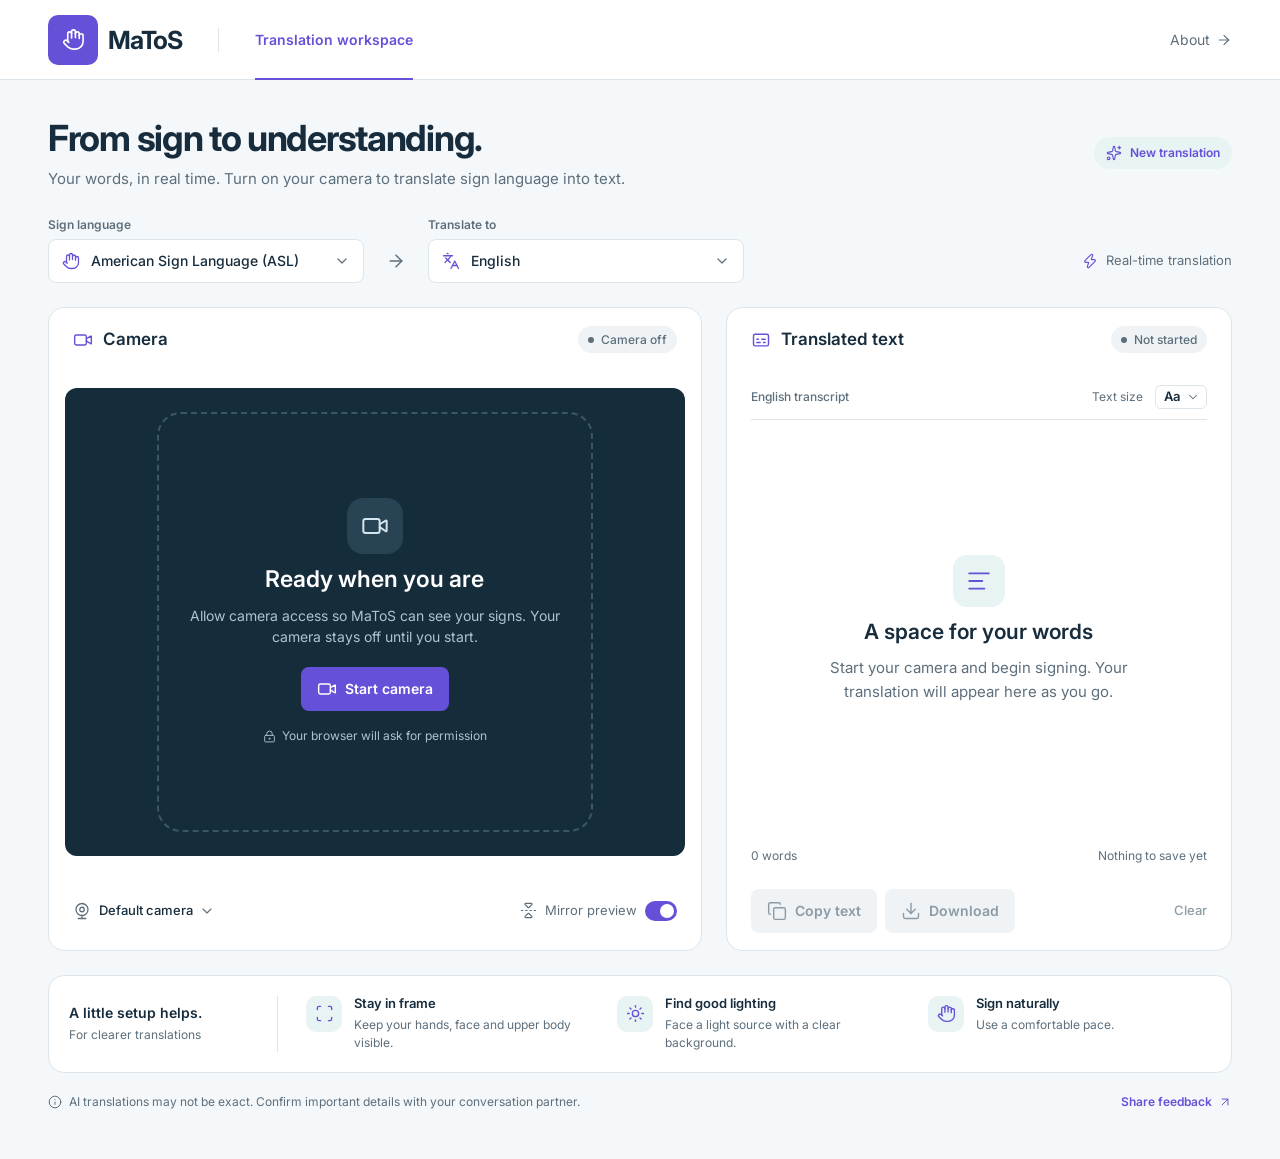
==== server/frontend/app.html @ 3150deb6 "Pushing frontend for the website" ====
<!DOCTYPE html>
<html lang="en">
<head>
  <meta charset="utf-8">
  <meta name="viewport" content="width=device-width, initial-scale=1">
  <title>Translation workspace — MaToS</title>
  <meta name="description" content="Turn on your camera and translate sign language into text in real time.">
  <meta name="theme-color" content="#6550d8">
  <link rel="icon" type="image/svg+xml" href="image/logo.svg">

  <link rel="preconnect" href="https://fonts.googleapis.com">
  <link rel="preconnect" href="https://fonts.gstatic.com" crossorigin>
  <link href="https://fonts.googleapis.com/css2?family=Inter:wght@400;500;600;700&display=swap" rel="stylesheet">

  <link rel="stylesheet" href="css/base.css">
  <link rel="stylesheet" href="css/app.css">
</head>
<body class="app">

  <header class="app-nav">
    <div class="app-nav__left">
      <a class="brand" href="index.html" aria-label="MaToS home">
        <span class="brand__mark"><i data-icon="hand"></i></span>
        <span class="brand__name">MaToS</span>
      </a>
      <span class="app-nav__divider" aria-hidden="true"></span>
      <span class="app-nav__current" aria-current="page">Translation workspace</span>
    </div>
    <a class="app-nav__about" href="index.html">About <i data-icon="arrow-right"></i></a>
  </header>

  <main class="workspace">

    <!-- Setup -->
    <section class="workspace__setup" aria-labelledby="ws-title">
      <div class="workspace__intro">
        <div>
          <h1 class="workspace__title" id="ws-title">From sign to understanding.</h1>
          <p class="workspace__desc">Your words, in real time. Turn on your camera to translate sign language into text.</p>
        </div>
        <span class="pill"><i data-icon="sparkles"></i>New translation</span>
      </div>

      <div class="prefs">
        <label class="field">
          <span class="field__label">Sign language</span>
          <span class="select">
            <i class="select__icon" data-icon="hand"></i>
            <select id="sign-language">
              <option value="asl" selected>American Sign Language (ASL)</option>
              <option value="bsl">British Sign Language (BSL)</option>
              <option value="bisindo">Bahasa Isyarat Indonesia (BISINDO)</option>
            </select>
            <i class="select__chevron" data-icon="chevron-down"></i>
          </span>
        </label>

        <span class="prefs__arrow" aria-hidden="true"><i data-icon="arrow-right"></i></span>

        <label class="field">
          <span class="field__label">Translate to</span>
          <span class="select">
            <i class="select__icon" data-icon="languages"></i>
            <select id="target-language">
              <option value="English" selected>English</option>
              <option value="Bahasa Indonesia">Bahasa Indonesia</option>
            </select>
            <i class="select__chevron" data-icon="chevron-down"></i>
          </span>
        </label>

        <p class="prefs__mode"><i data-icon="zap"></i>Real-time translation</p>
      </div>
    </section>

    <!-- Camera + transcript -->
    <section class="panels" aria-label="Translation">
      <article class="panel camera">
        <div class="panel__head">
          <h2 class="panel__title"><i data-icon="video"></i>Camera</h2>
          <span class="status" id="camera-status"><span class="status__dot"></span><span id="camera-status-label">Camera off</span></span>
        </div>

        <div class="camera__inset">
          <div class="camera__stage" id="camera-stage">
            <video class="camera__video is-mirrored" id="camera-video" autoplay playsinline muted></video>
            <canvas class="camera__landmarks" id="camera-landmarks" aria-hidden="true"></canvas>
            <span class="camera__tracking" id="camera-tracking" aria-live="polite">Show your hands</span>
            <button class="camera__stop" id="camera-stop" type="button"><i data-icon="video"></i>Stop camera</button>

            <div class="camera__idle">
              <span class="camera__guide" aria-hidden="true"></span>
              <span class="camera__symbol"><i data-icon="video"></i></span>
              <h3 class="camera__heading">Ready when you are</h3>
              <p class="camera__explain">Allow camera access so MaToS can see your signs. Your camera stays off until you start.</p>
              <button class="camera__start" id="camera-start" type="button"><i data-icon="video"></i>Start camera</button>
              <p class="camera__note" id="camera-note"><i data-icon="lock-keyhole"></i><span>Your browser will ask for permission</span></p>
            </div>
          </div>
        </div>

        <div class="panel__foot camera__controls">
          <label class="device">
            <i data-icon="webcam"></i>
            <select id="camera-device" aria-label="Camera device">
              <option value="">Default camera</option>
            </select>
            <i class="device__chevron" data-icon="chevron-down"></i>
          </label>

          <label class="switch-row">
            <i data-icon="flip-horizontal-2"></i>
            <span>Mirror preview</span>
            <span class="switch">
              <input type="checkbox" id="mirror-toggle" role="switch" checked>
              <span class="switch__track"></span><span class="switch__thumb"></span>
            </span>
          </label>

        </div>
      </article>

      <article class="panel transcript-panel" id="transcript" data-size="md">
        <div class="panel__head">
          <h2 class="panel__title"><i data-icon="captions"></i>Translated text</h2>
          <span class="status" id="text-status"><span class="status__dot"></span><span id="text-status-label">Not started</span></span>
        </div>

        <div class="transcript">
          <div class="transcript__prefs">
            <span class="transcript__lang" id="transcript-lang">English transcript</span>
            <label class="size">
              <span>Text size</span>
              <span class="size__select">
                <select id="text-size" aria-label="Text size">
                  <option value="sm">A</option>
                  <option value="md" selected>Aa</option>
                  <option value="lg">AA</option>
                </select>
                <i data-icon="chevron-down"></i>
              </span>
            </label>
          </div>

          <div class="transcript__body" aria-live="polite">
            <div class="empty" id="empty-state">
              <span class="empty__symbol"><i data-icon="text"></i></span>
              <h3 class="empty__title">A space for your words</h3>
              <p class="empty__text">Start your camera and begin signing. Your translation will appear here as you go.</p>
            </div>
            <p class="transcript__text" id="transcript-text"></p>
          </div>

          <div class="transcript__meta">
            <span id="word-count">0 words</span>
            <span id="save-state">Nothing to save yet</span>
          </div>
        </div>

        <div class="panel__foot">
          <div class="actions">
            <button class="action" id="copy-btn" type="button" disabled><i data-icon="copy"></i><span>Copy text</span></button>
            <button class="action" id="download-btn" type="button" disabled><i data-icon="download"></i><span>Download</span></button>
          </div>
          <button class="action action--link" id="clear-btn" type="button" disabled>Clear</button>
        </div>
      </article>
    </section>

    <!-- Guidance -->
    <section class="workspace__guidance" aria-label="Tips">
      <div class="guidance">
        <div class="guidance__intro">
          <h2 class="guidance__heading">A little setup helps.</h2>
          <p class="guidance__sub">For clearer translations</p>
        </div>
        <span class="guidance__divider" aria-hidden="true"></span>
        <div class="tips">
          <div class="tip">
            <span class="tip__symbol"><i data-icon="scan"></i></span>
            <div><h3 class="tip__title">Stay in frame</h3><p class="tip__text">Keep your hands, face and upper body visible.</p></div>
          </div>
          <div class="tip">
            <span class="tip__symbol"><i data-icon="sun"></i></span>
            <div><h3 class="tip__title">Find good lighting</h3><p class="tip__text">Face a light source with a clear background.</p></div>
          </div>
          <div class="tip">
            <span class="tip__symbol"><i data-icon="hand"></i></span>
            <div><h3 class="tip__title">Sign naturally</h3><p class="tip__text">Use a comfortable pace.</p></div>
          </div>
        </div>
      </div>

      <div class="workspace__foot">
        <p class="note"><i data-icon="info"></i>AI translations may not be exact. Confirm important details with your conversation partner.</p>
        <a class="feedback" href="#">Share feedback <i data-icon="arrow-up-right"></i></a>
      </div>
    </section>
  </main>

  <script src="js/icons.js"></script>
  <script type="module" src="js/app.js"></script>
</body>
</html>
---- server/frontend/css/base.css ----
/* ==========================================================================
   MaToS — base styles: tokens, reset, shared components
   ========================================================================== */

:root {
  /* Brand */
  --purple: #6550d8;
  --purple-600: #5640c8;
  --purple-100: #eeeafa;
  --purple-50: #f9f6ff;
  --purple-200: #f2ebff;
  --purple-300: #ddd5f5;

  /* Landing neutrals */
  --ink: #252239;
  --muted: #696578;
  --line: #e4e0eb;
  --cream: #fcfbf8;
  --peach: #fceae0;
  --peach-50: #fef6f2;
  --mint: #e7f3eb;
  --footer: #29243d;
  --footer-text: #c4bed6;
  --footer-line: #4a435d;

  /* Workspace neutrals */
  --app-bg: #f5f8fa;
  --app-ink: #172c3c;
  --app-muted: #5d6f7c;
  --app-line: #dce5ea;
  --app-chip: #eff3f5;
  --app-disabled: #8c9ba5;
  --app-teal-50: #e8f3f3;
  --app-dark: #152c3b;

  --font: "Inter", system-ui, -apple-system, "Segoe UI", Roboto, "Helvetica Neue", Arial, sans-serif;

  --container: 1240px;
  --gutter: clamp(20px, 6.95vw, 100px);
}

*,
*::before,
*::after { box-sizing: border-box; }

html { scroll-behavior: smooth; -webkit-text-size-adjust: 100%; }

body {
  margin: 0;
  font-family: var(--font);
  font-size: 16px;
  line-height: 1.5;
  color: var(--ink);
  background: var(--cream);
  -webkit-font-smoothing: antialiased;
  text-rendering: optimizeLegibility;
}

h1, h2, h3, h4, p, ul, ol, figure { margin: 0; padding: 0; }
ul, ol { list-style: none; }
img { display: block; max-width: 100%; }
a { color: inherit; text-decoration: none; }
button { font: inherit; color: inherit; cursor: pointer; border: 0; background: none; padding: 0; }
select { font: inherit; }

:focus-visible { outline: 2px solid var(--purple); outline-offset: 3px; border-radius: 4px; }

.sr-only {
  position: absolute; width: 1px; height: 1px; margin: -1px; padding: 0;
  overflow: hidden; clip: rect(0 0 0 0); white-space: nowrap; border: 0;
}

.icon { display: inline-block; flex: none; vertical-align: middle; width: 1em; height: 1em; }

.container { width: 100%; max-width: calc(var(--container) + var(--gutter) * 2); margin-inline: auto; padding-inline: var(--gutter); }

/* ---- Brand lockup ---- */
.brand { display: inline-flex; align-items: center; gap: 10px; }
.brand__mark {
  display: grid; place-items: center; width: 50px; height: 50px; flex: none;
  border-radius: 10px; background: var(--purple); color: #fff; font-size: 23px;
}
.brand__mark .icon { stroke-width: 1.7; }
.brand__text { display: flex; flex-direction: column; gap: 2px; }
.brand__name { font-size: 27px; line-height: 1.2; letter-spacing: -1px; color: var(--ink); }
.brand__tag { font-size: 12px; font-weight: 500; line-height: 1; letter-spacing: .4px; color: var(--purple); }

/* ---- Buttons ---- */
.btn {
  display: inline-flex; align-items: center; justify-content: center; gap: 12px;
  height: 52px; padding: 0 24px; border-radius: 8px;
  font-size: 15px; font-weight: 600; line-height: 1;
  transition: background-color .2s, transform .2s, box-shadow .2s;
}
.btn--primary { background: var(--purple); color: #fff; }
.btn--primary:hover { background: var(--purple-600); box-shadow: 0 8px 20px rgba(101, 80, 216, .28); transform: translateY(-1px); }
.btn .icon { font-size: 18px; stroke-width: 1.8; transition: transform .2s; }
.btn:hover .icon { transform: translateX(3px); }

@media (prefers-reduced-motion: reduce) {
  html { scroll-behavior: auto; }
  *, *::before, *::after { transition-duration: .01ms !important; animation-duration: .01ms !important; }
}
---- server/frontend/css/app.css ----
/* ==========================================================================
   MaToS — translation workspace (app.html)
   Built from the 1440 × 1024 "Main app" frame.
   ========================================================================== */

body.app { background: var(--app-bg); color: var(--app-ink); min-height: 100vh; }

/* ---- Top bar ---- */
.app-nav {
  display: flex; align-items: center; justify-content: space-between;
  height: 80px; padding: 0 48px; background: #fff; border-bottom: 1px solid var(--app-line);
}
.app-nav__left { display: flex; align-items: center; gap: 36px; height: 100%; }
.app-nav .brand__name { font-size: 25px; font-weight: 700; line-height: 1.2; color: var(--app-ink); }
.app-nav__divider { width: 1px; height: 24px; background: var(--app-line); }
.app-nav__current {
  display: flex; align-items: center; height: 100%; font-size: 14px; font-weight: 600; color: var(--purple);
  border-bottom: 2px solid var(--purple); margin-bottom: -1px;
}
.app-nav__about { display: inline-flex; align-items: center; gap: 6px; font-size: 14px; color: var(--app-muted); transition: color .2s; }
.app-nav__about:hover { color: var(--purple); }
.app-nav__about .icon { font-size: 16px; }

/* ---- Workspace shell ---- */
.workspace { max-width: 1440px; margin-inline: auto; padding: 36px 48px 48px; display: flex; flex-direction: column; gap: 24px; }
.workspace__setup { display: flex; flex-direction: column; gap: 28px; }

.workspace__intro { display: flex; align-items: center; justify-content: space-between; gap: 24px; }
.workspace__title { font-size: 36px; font-weight: 700; line-height: 44px; letter-spacing: -1.3px; color: var(--app-ink); margin-bottom: 8px; }
.workspace__desc { font-size: 15px; line-height: 1.5; color: var(--app-muted); }
.pill {
  display: inline-flex; align-items: center; gap: 8px; height: 32px; padding: 0 12px; flex: none;
  border-radius: 999px; background: var(--app-teal-50); color: var(--purple); font-size: 12px; font-weight: 600; line-height: 1;
}
.pill .icon { font-size: 16px; stroke-width: 1.7; }

/* ---- Preferences row ---- */
.prefs { display: flex; align-items: flex-end; gap: 16px; }
.field { display: flex; flex-direction: column; gap: 8px; width: 316px; flex: none; }
.field__label { font-size: 12px; font-weight: 600; line-height: 1; color: var(--app-muted); }
.select { position: relative; display: block; }
.select > select {
  appearance: none; -webkit-appearance: none; width: 100%; height: 44px; padding: 0 40px 0 42px;
  border: 1px solid var(--app-line); border-radius: 8px; background: #fff; color: var(--app-ink);
  font-size: 14px; font-weight: 500; cursor: pointer; transition: border-color .2s, box-shadow .2s;
}
.select > select:hover { border-color: #c4d2da; }
.select > select:focus-visible { outline: none; border-color: var(--purple); box-shadow: 0 0 0 3px rgba(101, 80, 216, .18); }
.select__icon, .select__chevron { position: absolute; top: 50%; transform: translateY(-50%); pointer-events: none; }
.select__icon { left: 14px; font-size: 18px; color: var(--purple); stroke-width: 1.7; }
.select__chevron { right: 14px; font-size: 16px; color: var(--app-muted); }
.prefs__arrow { display: grid; place-items: center; width: 32px; height: 44px; flex: none; font-size: 20px; color: var(--app-muted); }
.prefs__mode { margin-left: auto; display: inline-flex; align-items: center; gap: 8px; height: 44px; font-size: 13px; color: var(--app-muted); }
.prefs__mode .icon { font-size: 16px; color: var(--purple); stroke-width: 1.7; }

/* ---- Panels ---- */
.panels { display: grid; grid-template-columns: 744fr 576fr; gap: 24px; }
.panel { display: flex; flex-direction: column; min-height: 492px; background: #fff; border: 1px solid var(--app-line); border-radius: 16px; overflow: hidden; }
.panel__head { display: flex; align-items: center; justify-content: space-between; height: 64px; padding: 0 24px; flex: none; }
.panel__title { display: inline-flex; align-items: center; gap: 10px; font-size: 17px; font-weight: 600; line-height: 1.25; }
.panel__title .icon { font-size: 20px; color: var(--purple); stroke-width: 1.7; }
.panel__foot { display: flex; align-items: center; justify-content: space-between; height: 78px; padding: 0 24px; flex: none; }

.status { display: inline-flex; align-items: center; gap: 7px; height: 27px; padding: 0 10px; border-radius: 999px; background: var(--app-chip); color: var(--app-muted); font-size: 12px; font-weight: 500; line-height: 1; white-space: nowrap; }
.status__dot { width: 6px; height: 6px; border-radius: 50%; background: currentColor; }
.status.is-live { background: #e6f5ec; color: #1f7a45; }
.status.is-live .status__dot { animation: pulse 1.6s ease-in-out infinite; }
.status.is-error { background: #fdecec; color: #b3261e; }
@keyframes pulse { 50% { opacity: .35; } }

/* ---- Camera ---- */
.camera__inset { padding: 16px; flex: 1; min-height: 500px; display: flex; }
.camera__stage {
  position: relative; flex: 1; display: flex; flex-direction: column; align-items: center; justify-content: center; gap: 12px;
  border-radius: 12px; background: var(--app-dark); color: #fff; overflow: hidden; text-align: center; padding: 24px;
}
.camera__guide { position: absolute; inset: 24px 92px; border: 2px dashed #3d5666; border-radius: 24px; pointer-events: none; }
.camera__symbol { position: relative; display: grid; place-items: center; width: 56px; height: 56px; border-radius: 16px; background: #284353; color: #d5e6ee; font-size: 28px; }
.camera__symbol .icon { stroke-width: 1.7; }
.camera__heading { position: relative; font-size: 23px; font-weight: 600; line-height: 1.2; }
.camera__explain { position: relative; max-width: 392px; font-size: 14px; line-height: 1.5; color: #afc3ce; }
.camera__start {
  position: relative; display: inline-flex; align-items: center; gap: 8px; height: 44px; padding: 0 16px; margin-top: 8px;
  border-radius: 8px; background: var(--purple); color: #fff; font-size: 14px; font-weight: 600; line-height: 1;
  transition: background-color .2s, box-shadow .2s;
}
.camera__start:hover { background: var(--purple-600); box-shadow: 0 8px 20px rgba(101, 80, 216, .35); }
.camera__start:disabled { opacity: .7; cursor: wait; }
.camera__start .icon { font-size: 20px; stroke-width: 1.7; }
.camera__note { position: relative; display: inline-flex; align-items: center; gap: 6px; margin-top: 4px; font-size: 12px; color: #afc3ce; }
.camera__note .icon { font-size: 13px; stroke-width: 1.7; }
.camera__note.is-error { color: #ffb4ab; }

/* Keep camera frames and landmarks composited together to prevent overlay ghosting. */
.camera__video { position: fixed; left: -9999px; top: 0; width: 2px; height: 2px; pointer-events: none; }
.camera__landmarks {
  position: absolute; inset: 0; width: 100%; height: 100%;
  object-fit: cover; pointer-events: none; z-index: 1;
}
.camera__tracking {
  position: absolute; top: 16px; right: 16px; z-index: 2; display: none; padding: 7px 11px;
  border: 1px solid rgba(255, 255, 255, .2); border-radius: 999px; background: rgba(21, 44, 59, .9);
  color: #fff; font-size: 12px; font-weight: 600; line-height: 1;
}
.camera__stage.is-live .camera__tracking { display: inline-flex; }
.camera__stage.is-live .camera__idle { display: none; }
.camera__idle { display: contents; }
.camera__stop {
  position: absolute; left: 50%; bottom: 16px; transform: translateX(-50%); z-index: 2; display: none; align-items: center; gap: 8px;
  height: 40px; padding: 0 16px; border-radius: 8px; background: rgba(21, 44, 59, .9);
  color: #fff; font-size: 13px; font-weight: 600; transition: background-color .2s;
}
.camera__stop:hover { background: rgba(21, 44, 59, .96); }
.camera__stage.is-live .camera__stop { display: inline-flex; }

.camera__controls { border-top: 0; }
.device { position: relative; display: inline-flex; align-items: center; gap: 8px; color: var(--app-muted); }
.device > .icon { font-size: 18px; stroke-width: 1.7; }
.device select {
  appearance: none; -webkit-appearance: none; border: 0; background: transparent; cursor: pointer; max-width: 220px;
  padding: 0 22px 0 0; font-size: 13px; font-weight: 500; color: var(--app-ink); text-overflow: ellipsis;
}
.device select:focus-visible { outline: 2px solid var(--purple); outline-offset: 4px; border-radius: 4px; }
.device .device__chevron { position: absolute; right: 0; font-size: 16px; pointer-events: none; }

.switch-row { display: inline-flex; align-items: center; gap: 8px; font-size: 13px; color: var(--app-muted); cursor: pointer; user-select: none; }
.switch-row > .icon { font-size: 17px; stroke-width: 1.7; }
.switch { position: relative; width: 32px; height: 20px; flex: none; }
.switch input { position: absolute; inset: 0; opacity: 0; margin: 0; cursor: pointer; }
.switch__track { position: absolute; inset: 0; border-radius: 999px; background: #c5d1d8; transition: background-color .2s; }
.switch__thumb { position: absolute; top: 3px; left: 3px; width: 14px; height: 14px; border-radius: 50%; background: #fff; transition: transform .2s; }
.switch input:checked ~ .switch__track { background: var(--purple); }
.switch input:checked ~ .switch__thumb { transform: translateX(12px); }
.switch input:focus-visible ~ .switch__track { outline: 2px solid var(--purple); outline-offset: 2px; }

/* ---- Transcript ---- */
.transcript { display: flex; flex-direction: column; flex: 1; min-height: 350px; padding: 4px 24px 0; }
.transcript__prefs { display: flex; align-items: center; justify-content: space-between; height: 44px; flex: none; border-bottom: 1px solid var(--app-line); font-size: 12px; color: var(--app-muted); }
.transcript__lang { font-weight: 500; }
.size { display: inline-flex; align-items: center; gap: 12px; }
.size__select { position: relative; display: inline-flex; align-items: center; height: 24px; border: 1px solid var(--app-line); border-radius: 6px; }
.size__select select {
  appearance: none; -webkit-appearance: none; height: 100%; padding: 0 24px 0 8px; border: 0; background: transparent;
  font-size: 13px; font-weight: 600; color: var(--app-ink); cursor: pointer;
}
.size__select .icon { position: absolute; right: 6px; font-size: 14px; pointer-events: none; }

.transcript__body { flex: 1; display: flex; flex-direction: column; align-items: center; justify-content: center; gap: 12px; text-align: center; overflow-y: auto; padding: 16px 0; }
.empty__symbol { display: grid; place-items: center; width: 52px; height: 52px; border-radius: 14px; background: var(--app-teal-50); color: var(--purple); font-size: 26px; }
.empty__symbol .icon { stroke-width: 1.7; }
.empty__title { font-size: 21px; font-weight: 600; line-height: 1.2; }
.empty__text { max-width: 350px; font-size: 15px; line-height: 1.6; color: var(--app-muted); }
.transcript__text { display: none; width: 100%; align-self: stretch; text-align: left; font-size: 20px; line-height: 1.55; color: var(--app-ink); white-space: pre-wrap; overflow-wrap: anywhere; }
.transcript-panel[data-size="sm"] .transcript__text { font-size: 16px; }
.transcript-panel[data-size="lg"] .transcript__text { font-size: 26px; }
.transcript-panel.has-text .transcript__body { justify-content: flex-start; align-items: stretch; }
.transcript-panel.has-text .empty { display: none; }
.transcript-panel.has-text .transcript__text { display: block; }
.empty { display: flex; flex-direction: column; align-items: center; gap: 12px; }
.transcript__meta { display: flex; align-items: center; justify-content: space-between; height: 32px; flex: none; font-size: 12px; color: var(--app-muted); }

.actions { display: flex; gap: 8px; }
.action {
  display: inline-flex; align-items: center; justify-content: center; gap: 8px; height: 44px; padding: 0 16px;
  border-radius: 8px; background: var(--app-chip); color: var(--app-ink); font-size: 14px; font-weight: 600; line-height: 1;
  transition: background-color .2s, color .2s;
}
.action .icon { font-size: 20px; stroke-width: 1.7; }
.action:hover:not(:disabled) { background: var(--app-teal-50); color: var(--purple); }
.action:disabled { color: var(--app-disabled); cursor: not-allowed; }
.action--link { height: auto; padding: 0; background: none; font-size: 13px; font-weight: 500; }
.action--link:hover:not(:disabled) { background: none; color: #b3261e; }

/* ---- Guidance ---- */
.workspace__guidance { display: flex; flex-direction: column; gap: 20px; }
.guidance { display: flex; align-items: center; gap: 28px; padding: 20px; background: #fff; border: 1px solid var(--app-line); border-radius: 16px; }
.guidance__intro { width: 180px; flex: none; }
.guidance__heading { font-size: 14px; font-weight: 600; line-height: 1.2; margin-bottom: 5px; }
.guidance__sub { font-size: 12px; line-height: 1.25; color: var(--app-muted); }
.guidance__divider { width: 1px; align-self: stretch; margin-block: 0; background: var(--app-line); flex: none; }
.tips { display: flex; flex: 1; gap: 28px; }
.tip { display: flex; align-items: flex-start; gap: 12px; flex: 1; min-width: 0; }
.tip__symbol { display: grid; place-items: center; width: 36px; height: 36px; flex: none; border-radius: 10px; background: var(--app-teal-50); color: var(--purple); font-size: 19px; }
.tip__symbol .icon { stroke-width: 1.7; }
.tip__title { font-size: 13px; font-weight: 600; line-height: 1.2; margin-bottom: 5px; }
.tip__text { font-size: 12px; line-height: 1.5; color: var(--app-muted); }

.workspace__foot { display: flex; align-items: center; justify-content: space-between; gap: 16px; font-size: 12px; color: var(--app-muted); }
.workspace__foot .note { display: inline-flex; align-items: center; gap: 7px; }
.workspace__foot .note .icon { font-size: 14px; stroke-width: 1.7; }
.feedback { display: inline-flex; align-items: center; gap: 6px; font-weight: 600; color: var(--purple); }
.feedback .icon { font-size: 14px; stroke-width: 1.7; }
.feedback:hover { text-decoration: underline; text-underline-offset: 3px; }

/* ==========================================================================
   Responsive
   ========================================================================== */
@media (max-width: 1100px) {
  .panels { grid-template-columns: 1fr; }
  .guidance { flex-wrap: wrap; }
  .guidance__divider { display: none; }
  .tips { flex-wrap: wrap; flex-basis: 100%; }
  .tip { flex: 1 1 260px; }
}

@media (max-width: 860px) {
  .app-nav { padding: 0 20px; }
  .app-nav__left { gap: 20px; }
  .app-nav__divider { display: none; }
  .workspace { padding: 24px 20px 40px; }
  .workspace__title { font-size: 28px; line-height: 1.2; }
  .workspace__intro { flex-direction: column; align-items: flex-start; }
  .prefs { flex-wrap: wrap; }
  .field { width: 100%; }
  .prefs__arrow { display: none; }
  .prefs__mode { margin-left: 0; }
  .camera__guide { inset: 24px; }
  .camera__controls { height: auto; padding: 16px 24px; flex-wrap: wrap; gap: 12px; }
  .workspace__foot { flex-direction: column; align-items: flex-start; }
}

@media (max-width: 520px) {
  .app-nav__current { display: none; }
  .panel__foot { height: auto; padding: 16px 24px; flex-wrap: wrap; gap: 12px; }
  .action { padding: 0 12px; }
}
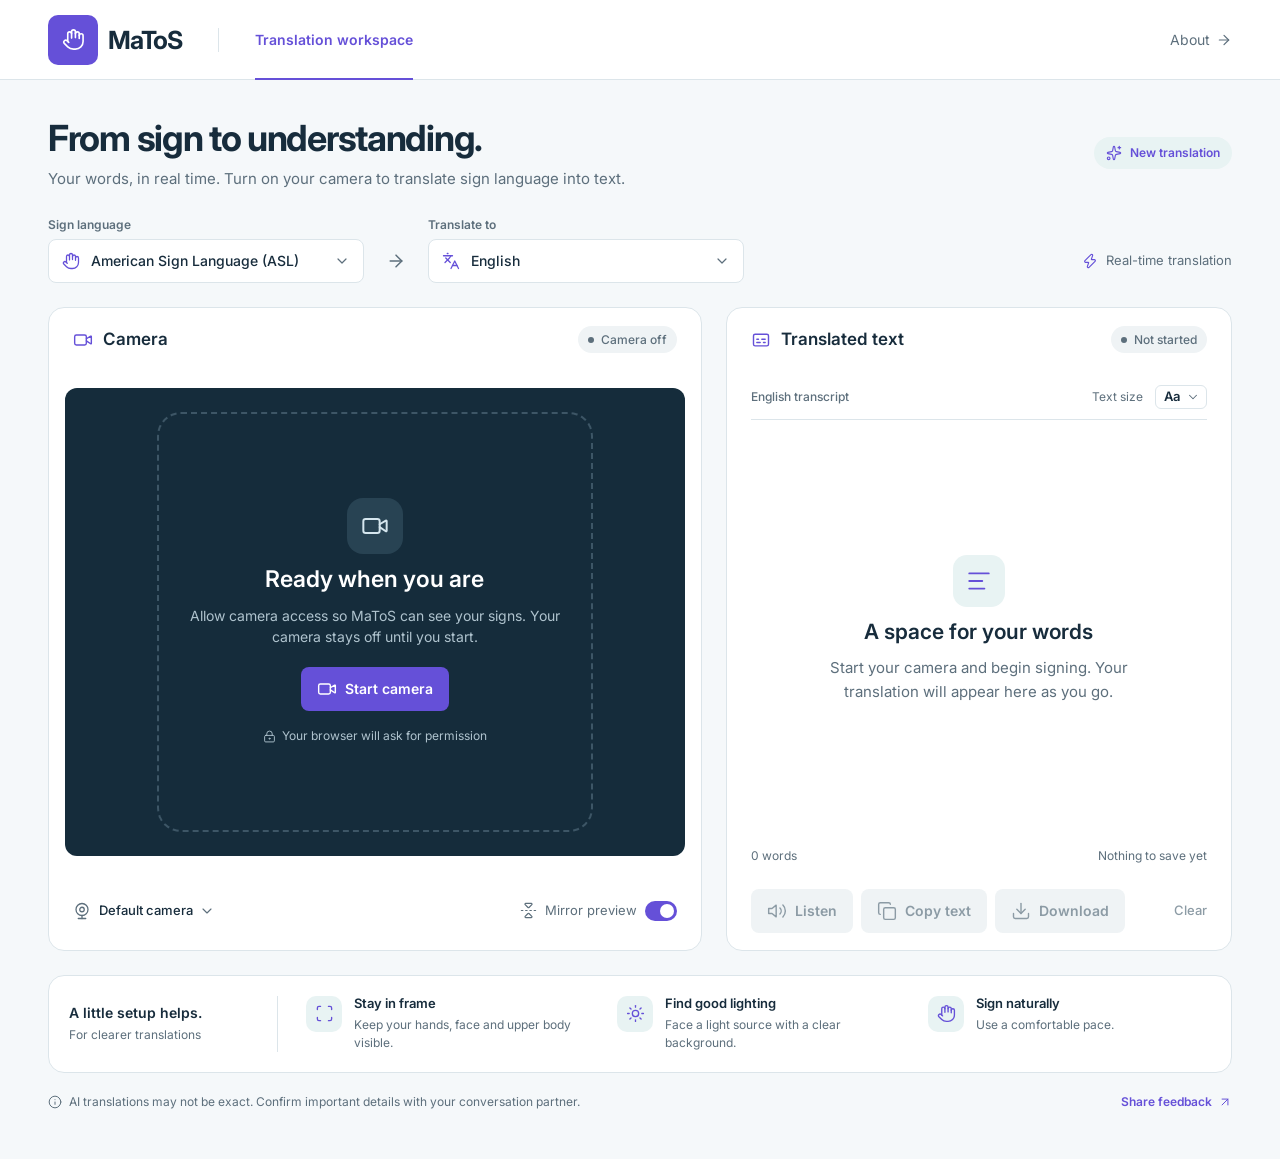
==== commit 5c5caebb: "Adding text to sound feature" ====
--- a/server/frontend/app.html
+++ b/server/frontend/app.html
@@ -159,6 +159,7 @@
 
         <div class="panel__foot">
           <div class="actions">
+            <button class="action" id="speak-btn" type="button" disabled><i data-icon="volume-2"></i><span>Listen</span></button>
             <button class="action" id="copy-btn" type="button" disabled><i data-icon="copy"></i><span>Copy text</span></button>
             <button class="action" id="download-btn" type="button" disabled><i data-icon="download"></i><span>Download</span></button>
           </div>
--- a/server/frontend/css/app.css
+++ b/server/frontend/css/app.css
@@ -55,7 +55,7 @@
 
 /* ---- Panels ---- */
 .panels { display: grid; grid-template-columns: 744fr 576fr; gap: 24px; }
-.panel { display: flex; flex-direction: column; min-height: 492px; background: #fff; border: 1px solid var(--app-line); border-radius: 16px; overflow: hidden; }
+.panel { display: flex; flex-direction: column; height: 644px; min-height: 492px; background: #fff; border: 1px solid var(--app-line); border-radius: 16px; overflow: hidden; }
 .panel__head { display: flex; align-items: center; justify-content: space-between; height: 64px; padding: 0 24px; flex: none; }
 .panel__title { display: inline-flex; align-items: center; gap: 10px; font-size: 17px; font-weight: 600; line-height: 1.25; }
 .panel__title .icon { font-size: 20px; color: var(--purple); stroke-width: 1.7; }
@@ -145,7 +145,7 @@
 }
 .size__select .icon { position: absolute; right: 6px; font-size: 14px; pointer-events: none; }
 
-.transcript__body { flex: 1; display: flex; flex-direction: column; align-items: center; justify-content: center; gap: 12px; text-align: center; overflow-y: auto; padding: 16px 0; }
+.transcript__body { flex: 1; min-height: 0; display: flex; flex-direction: column; align-items: center; justify-content: center; gap: 12px; text-align: center; overflow-y: auto; padding: 16px 0; }
 .empty__symbol { display: grid; place-items: center; width: 52px; height: 52px; border-radius: 14px; background: var(--app-teal-50); color: var(--purple); font-size: 26px; }
 .empty__symbol .icon { stroke-width: 1.7; }
 .empty__title { font-size: 21px; font-weight: 600; line-height: 1.2; }
@@ -159,7 +159,7 @@
 .empty { display: flex; flex-direction: column; align-items: center; gap: 12px; }
 .transcript__meta { display: flex; align-items: center; justify-content: space-between; height: 32px; flex: none; font-size: 12px; color: var(--app-muted); }
 
-.actions { display: flex; gap: 8px; }
+.actions { display: flex; flex-wrap: wrap; gap: 8px; }
 .action {
   display: inline-flex; align-items: center; justify-content: center; gap: 8px; height: 44px; padding: 0 16px;
   border-radius: 8px; background: var(--app-chip); color: var(--app-ink); font-size: 14px; font-weight: 600; line-height: 1;
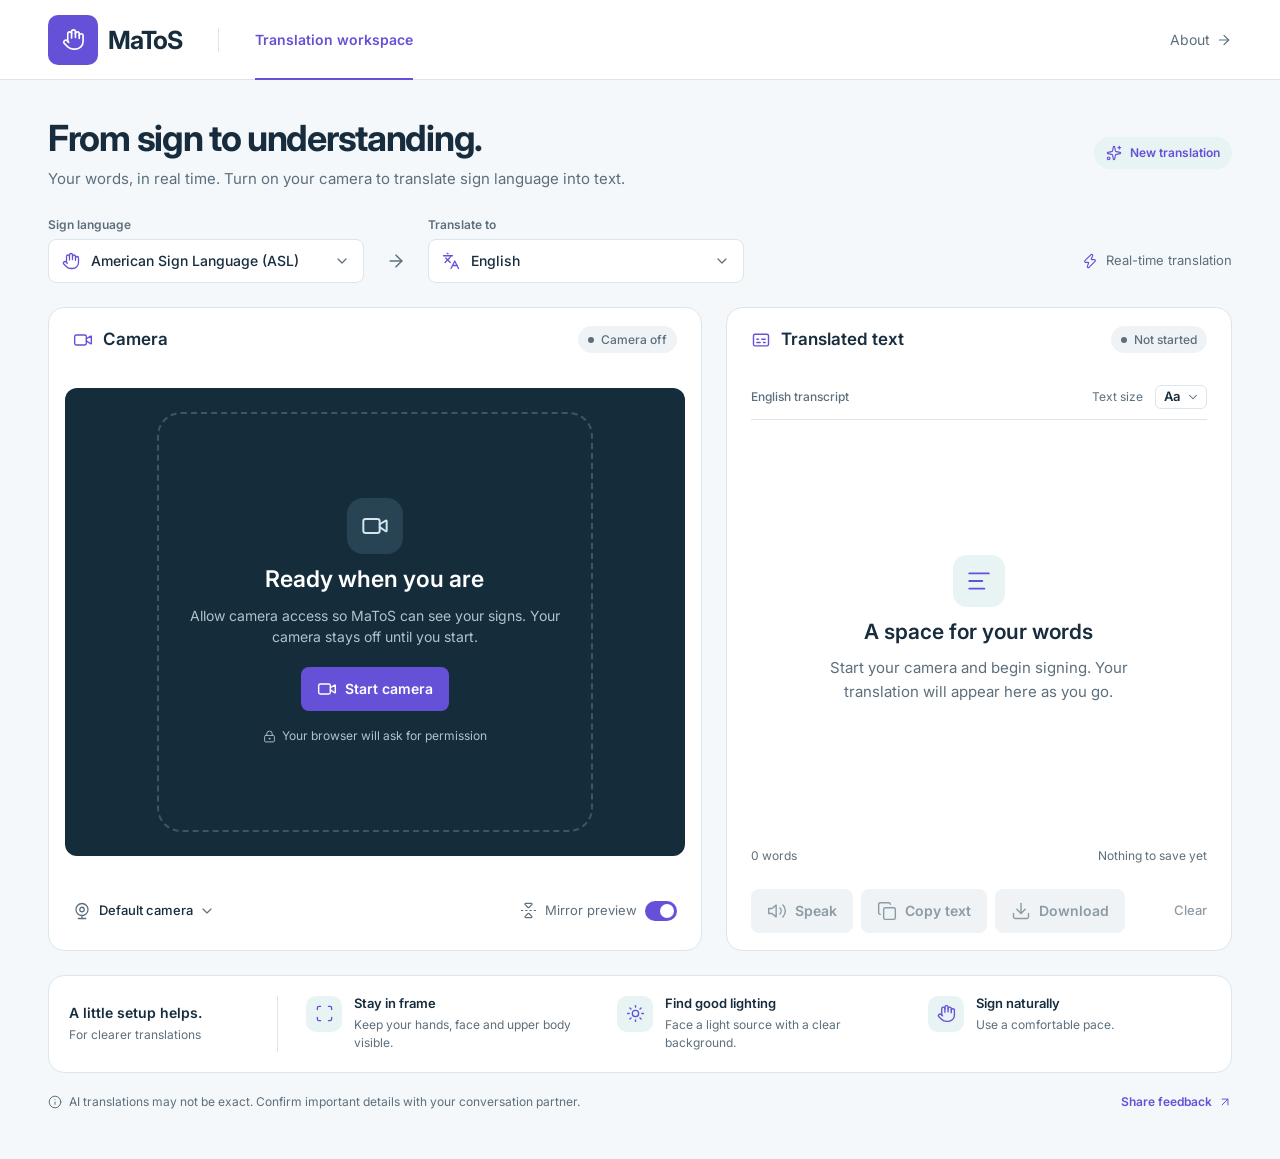
==== commit 59e58af1: "fix the word detection in website and the listen and stop button in app" ====
--- a/server/frontend/app.html
+++ b/server/frontend/app.html
@@ -159,7 +159,7 @@
 
         <div class="panel__foot">
           <div class="actions">
-            <button class="action" id="speak-btn" type="button" disabled><i data-icon="volume-2"></i><span>Listen</span></button>
+            <button class="action" id="speak-btn" type="button" disabled><i data-icon="volume-2"></i><span>Speak</span></button>
             <button class="action" id="copy-btn" type="button" disabled><i data-icon="copy"></i><span>Copy text</span></button>
             <button class="action" id="download-btn" type="button" disabled><i data-icon="download"></i><span>Download</span></button>
           </div>
--- a/server/frontend/css/app.css
+++ b/server/frontend/css/app.css
@@ -95,7 +95,7 @@
 .camera__video { position: fixed; left: -9999px; top: 0; width: 2px; height: 2px; pointer-events: none; }
 .camera__landmarks {
   position: absolute; inset: 0; width: 100%; height: 100%;
-  object-fit: cover; pointer-events: none; z-index: 1;
+  object-fit: contain; pointer-events: none; z-index: 1;
 }
 .camera__tracking {
   position: absolute; top: 16px; right: 16px; z-index: 2; display: none; padding: 7px 11px;
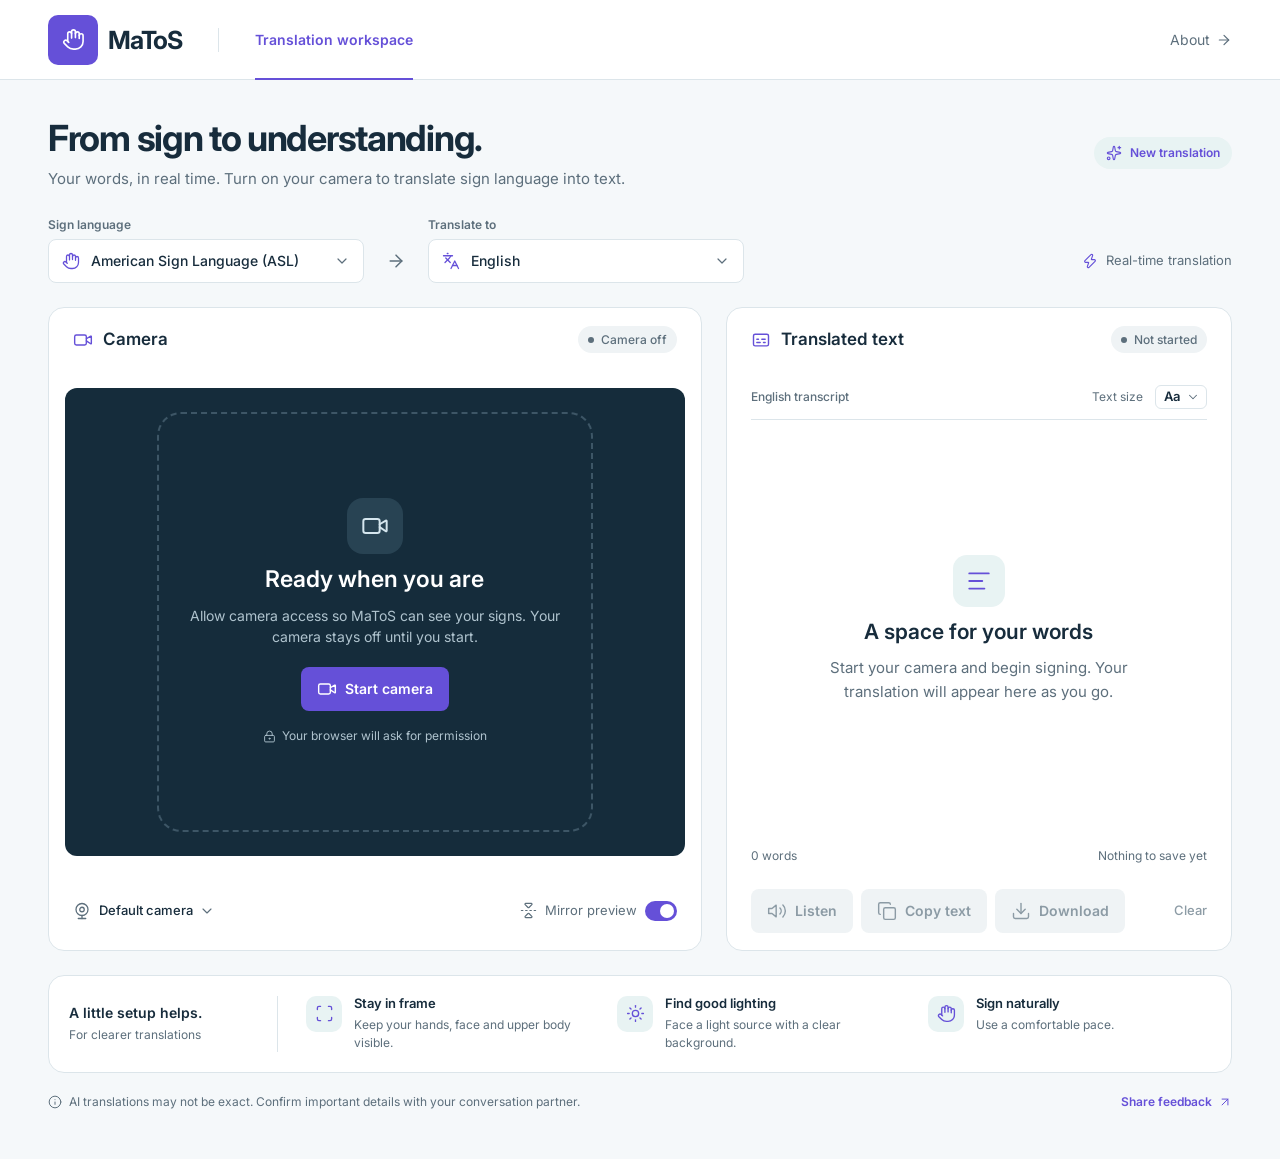
==== commit b6b9d639: "Edited app.html" ====
--- a/server/frontend/app.html
+++ b/server/frontend/app.html
@@ -159,7 +159,7 @@
 
         <div class="panel__foot">
           <div class="actions">
-            <button class="action" id="speak-btn" type="button" disabled><i data-icon="volume-2"></i><span>Speak</span></button>
+            <button class="action" id="speak-btn" type="button" disabled><i data-icon="volume-2"></i><span>Listen</span></button>
             <button class="action" id="copy-btn" type="button" disabled><i data-icon="copy"></i><span>Copy text</span></button>
             <button class="action" id="download-btn" type="button" disabled><i data-icon="download"></i><span>Download</span></button>
           </div>
@@ -202,4 +202,4 @@
   <script src="js/icons.js"></script>
   <script type="module" src="js/app.js"></script>
 </body>
-</html>
+</html>
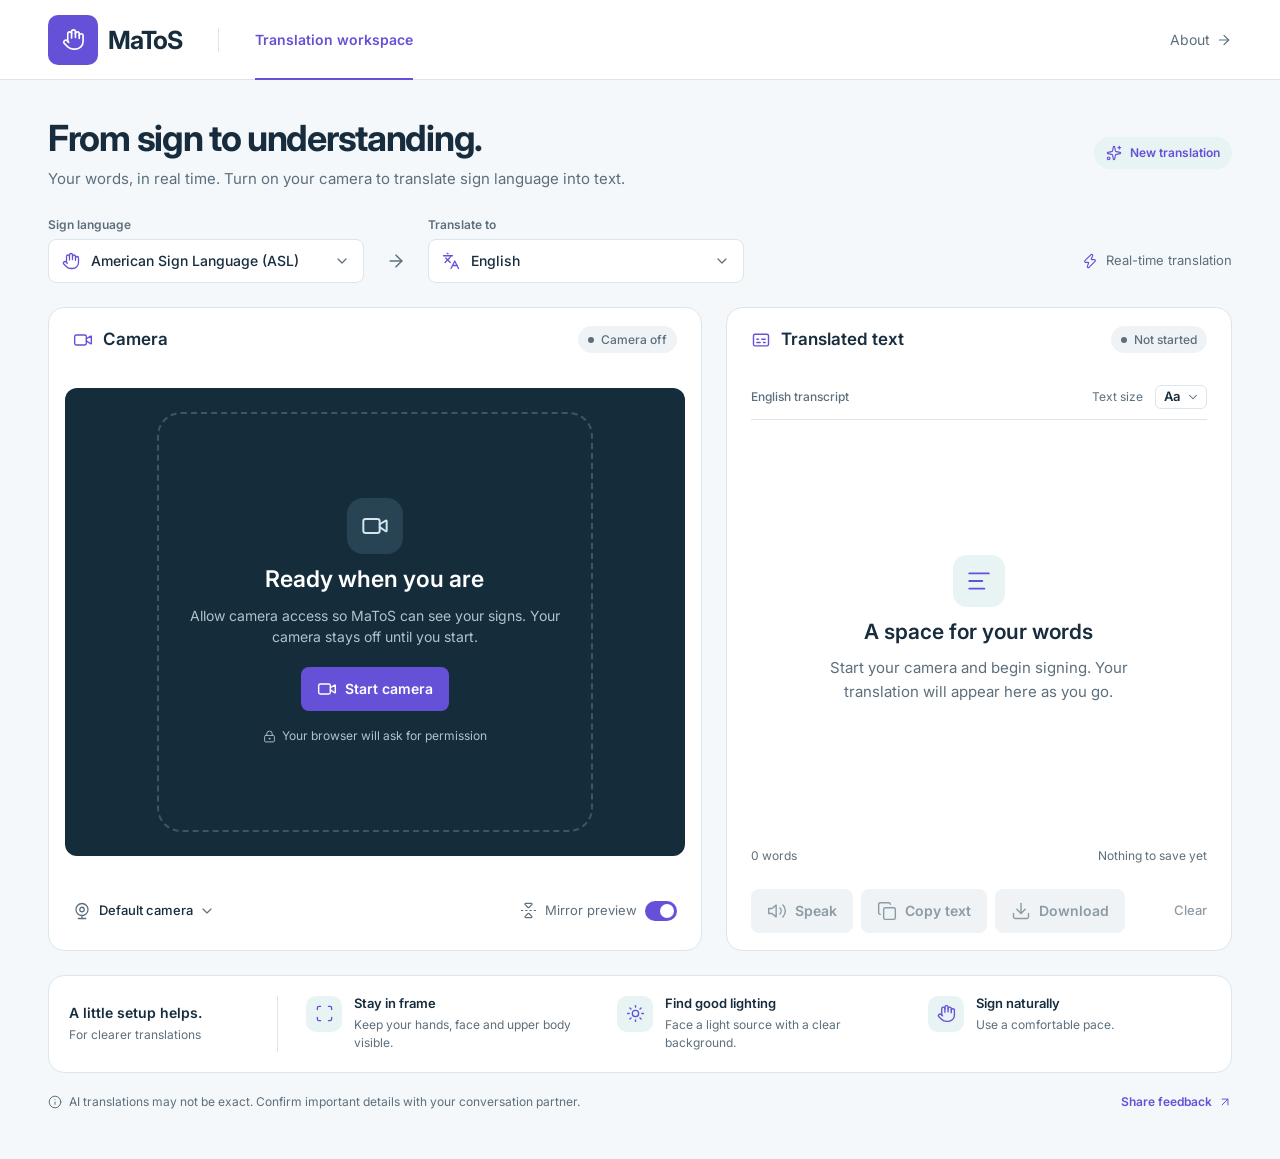
==== commit 432c11a1: "Merge branch 'my-branch' of https://github.com/trix-raf/MaToS into my-branch" ====
--- a/server/frontend/app.html
+++ b/server/frontend/app.html
@@ -159,7 +159,7 @@
 
         <div class="panel__foot">
           <div class="actions">
-            <button class="action" id="speak-btn" type="button" disabled><i data-icon="volume-2"></i><span>Listen</span></button>
+            <button class="action" id="speak-btn" type="button" disabled><i data-icon="volume-2"></i><span>Speak</span></button>
             <button class="action" id="copy-btn" type="button" disabled><i data-icon="copy"></i><span>Copy text</span></button>
             <button class="action" id="download-btn" type="button" disabled><i data-icon="download"></i><span>Download</span></button>
           </div>
